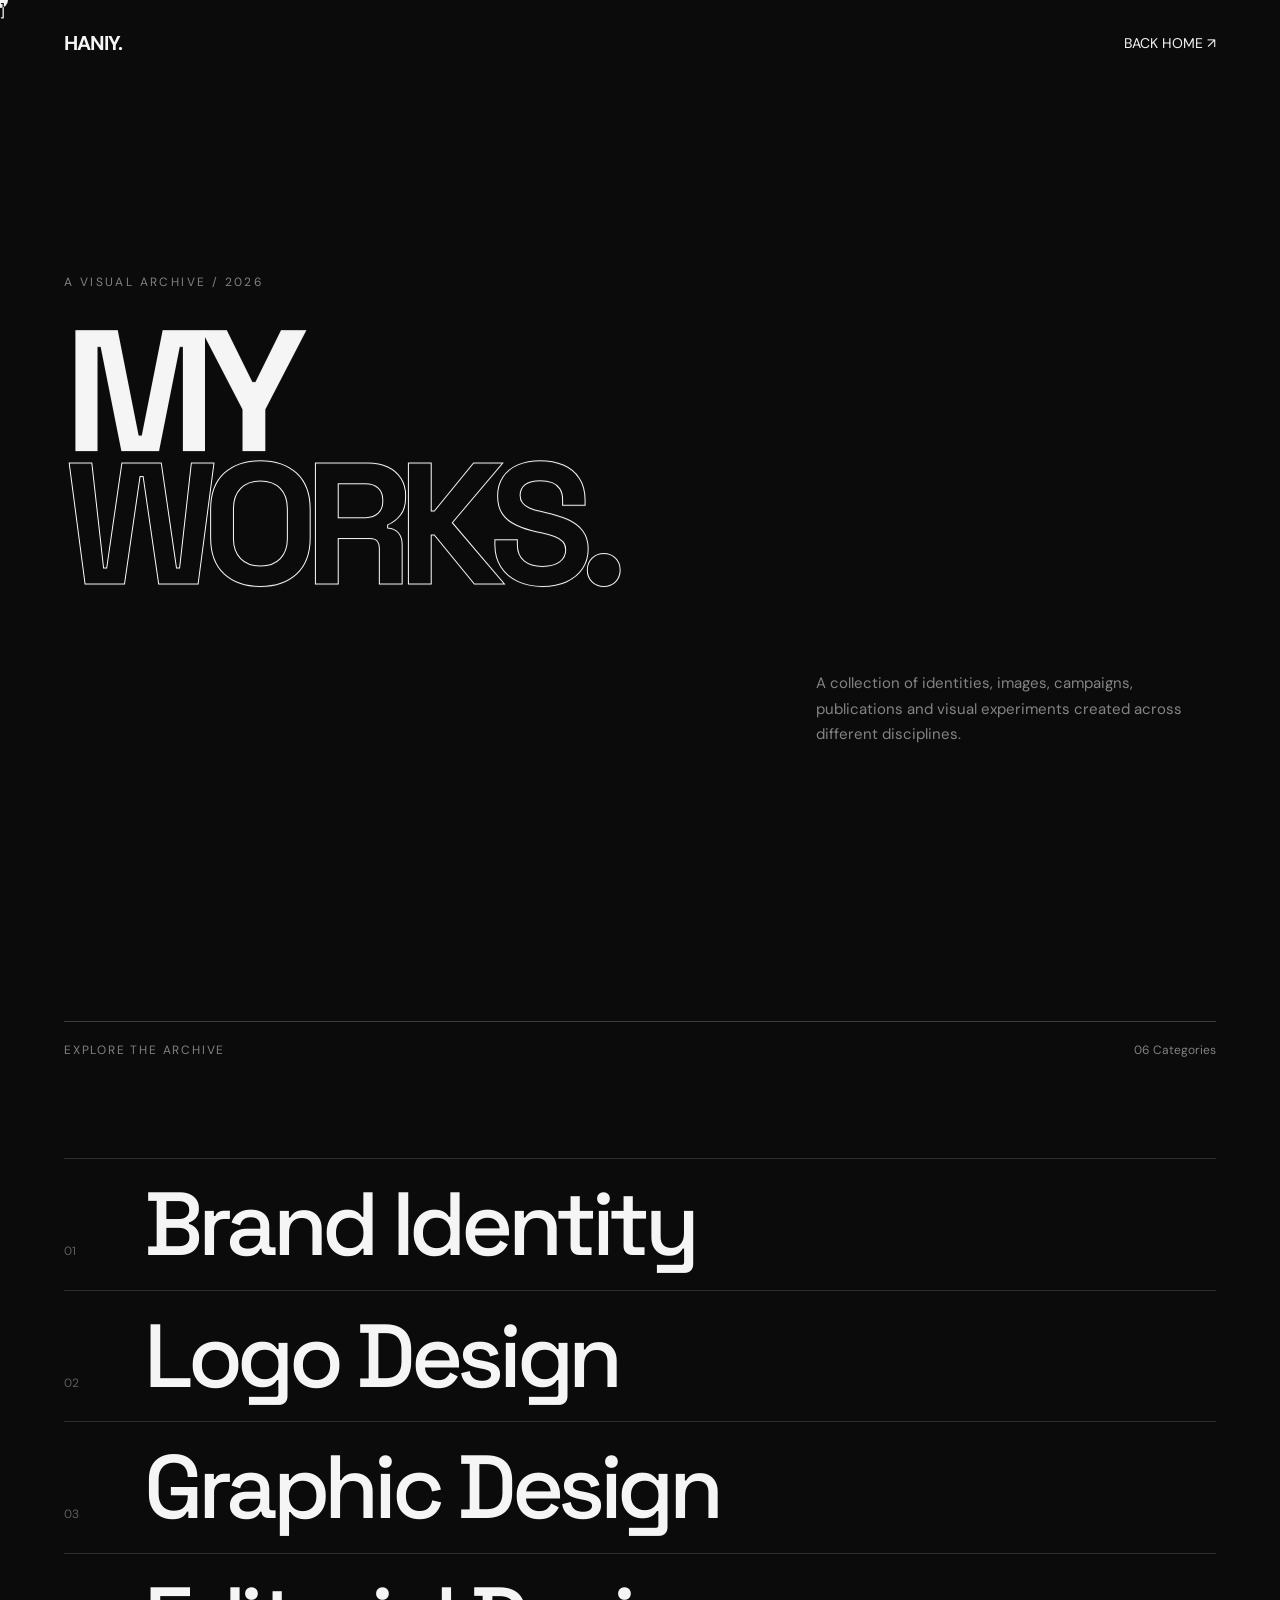
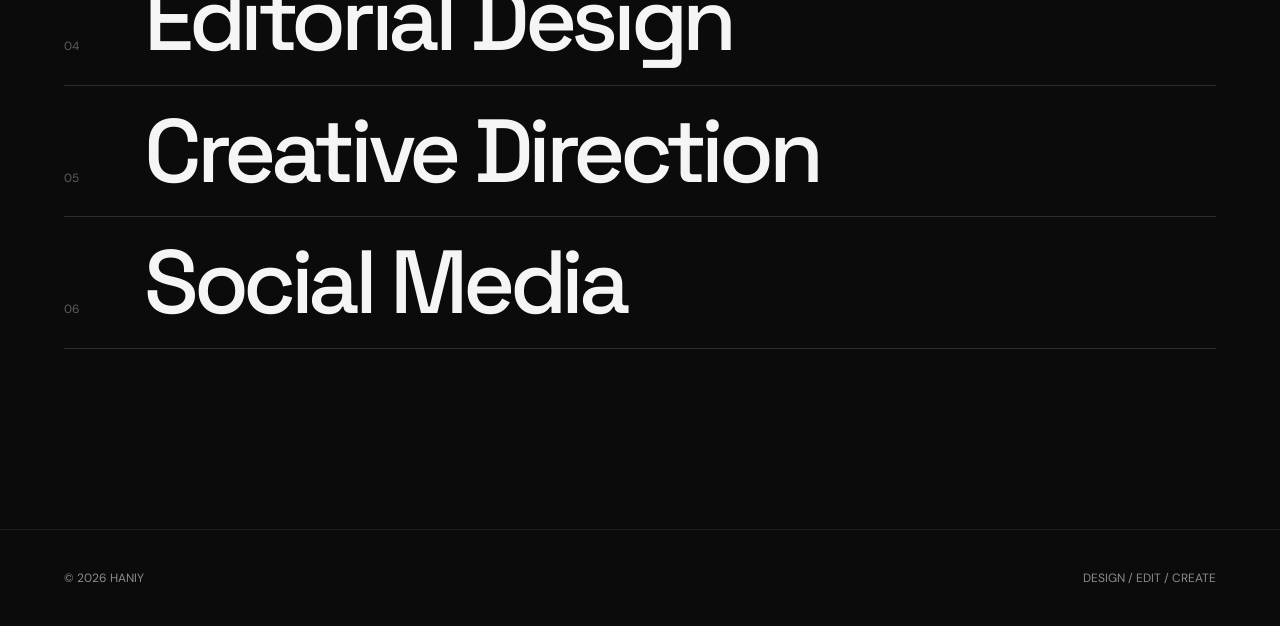
==== works.html @ 96f4f1d0 "Add files via upload" ====
<!DOCTYPE html>
<html lang="en">
<head>
    <meta charset="UTF-8">
    <meta name="viewport" content="width=device-width, initial-scale=1.0">

    <title>Works — Haniy</title>

    <!-- Google Font -->
    <link rel="preconnect" href="https://fonts.googleapis.com">
    <link rel="preconnect" href="https://fonts.gstatic.com" crossorigin>
    <link href="https://fonts.googleapis.com/css2?family=DM+Sans:wght@400;500;600;700&family=Space+Grotesk:wght@400;500;600;700&display=swap" rel="stylesheet">

    <!-- GSAP Core Library -->
    <script src="https://cdnjs.cloudflare.com/ajax/libs/gsap/3.12.5/gsap.min.js"></script>

    <style>
        * {
            margin: 0;
            padding: 0;
            box-sizing: border-box;
        }

        html {
            scroll-behavior: smooth;
        }

        body {
            background: #0b0b0b;
            color: #f5f5f5;
            font-family: "DM Sans", sans-serif;
            overflow-x: hidden;
        }

        a {
            color: inherit;
            text-decoration: none;
        }

        /* =========================
           CURSOR
        ========================= */

        .cursor {
            position: fixed;
            width: 16px;
            height: 16px;
            border-radius: 50%;
            background: #fff;
            pointer-events: none;
            z-index: 9999;
            transform: translate(-50%, -50%);
            mix-blend-mode: difference;
            transition:
                width 0.3s ease,
                height 0.3s ease;
        }

        .cursor.big {
            width: 70px;
            height: 70px;
        }

        /* =========================
           NAVBAR
        ========================= */

        nav {
            width: 100%;
            padding: 30px 5vw;
            display: flex;
            justify-content: space-between;
            align-items: center;
            position: absolute;
            top: 0;
            left: 0;
            z-index: 20;
        }

        .logo {
            font-size: 20px;
            font-weight: 700;
            letter-spacing: -0.05em;
        }

        .back {
            font-size: 14px;
            position: relative;
        }

        .back::after {
            content: "";
            position: absolute;
            left: 0;
            bottom: -5px;
            width: 0;
            height: 1px;
            background: #fff;
            transition: width 0.3s ease;
        }

        .back:hover::after {
            width: 100%;
        }

        /* =========================
           HERO
        ========================= */

        .hero {
            min-height: 100vh;
            padding: 170px 5vw 100px;
            position: relative;
            display: flex;
            flex-direction: column;
            justify-content: center;
        }

        .eyebrow {
            font-size: 12px;
            text-transform: uppercase;
            letter-spacing: 0.2em;
            opacity: 0.5;
            margin-bottom: 35px;
        }

        .works-hero-title {
            font-family: "Space Grotesk", sans-serif;
            font-size: clamp(70px, 13.5vw, 205px);
            line-height: 0.77;
            letter-spacing: -0.09em;
            font-weight: 800;
            text-transform: uppercase;
            overflow: hidden; /* Mask out bottom overflow for smooth reveal */
        }

        .works-hero-title span {
            display: block;
            will-change: transform, opacity;
        }

        .works-hero-title .outline-text {
            color: transparent;
            -webkit-text-stroke: 1px #fff;
        }

        .intro {
            max-width: 400px;
            margin-top: 70px;
            margin-left: auto;
            font-size: 15px;
            line-height: 1.7;
            opacity: 0.65;
        }

        /* =========================
           ARCHIVE
        ========================= */

        .archive {
            padding: 100px 5vw 180px;
        }

        .archive-top {
            display: flex;
            justify-content: space-between;
            align-items: center;
            border-top: 1px solid rgba(255,255,255,0.2);
            padding-top: 20px;
            margin-bottom: 100px;
        }

        .archive-label {
            font-size: 12px;
            text-transform: uppercase;
            letter-spacing: 0.15em;
            opacity: 0.5;
        }

        .archive-count {
            font-size: 12px;
            opacity: 0.5;
        }

        /* =========================
           CATEGORY
        ========================= */

        .categories {
            display: flex;
            flex-direction: column;
        }

        .category {
            position: relative;
            display: flex;
            align-items: baseline;
            border-bottom: 1px solid rgba(255,255,255,0.14);
            padding: 25px 0;
            cursor: pointer;
            transition: padding-left 0.5s cubic-bezier(.2,.8,.2,1);
        }

        .category:first-child {
            border-top: 1px solid rgba(255,255,255,0.14);
        }

        .category:hover {
            padding-left: 35px;
        }

        .number {
            width: 80px;
            font-size: 12px;
            opacity: 0.35;
        }

        .category-name {
            font-family: "Space Grotesk", sans-serif;
            font-size: clamp(38px, 7vw, 105px);
            line-height: 0.9;
            letter-spacing: -0.06em;
            font-weight: 500;
            transition:
                opacity 0.4s ease,
                transform 0.5s cubic-bezier(.2,.8,.2,1);
        }

        .category:hover .category-name {
            transform: translateX(10px);
        }

        .arrow {
            margin-left: auto;
            font-size: 30px;
            opacity: 0;
            transform: translateX(-20px);
            transition:
                opacity 0.3s ease,
                transform 0.4s ease;
        }

        .category:hover .arrow {
            opacity: 1;
            transform: translateX(0);
        }

        /* =========================
           FLOATING IMAGE
        ========================= */

       

    

        /* =========================
           PROJECT SECTION
        ========================= */

        .projects {
            display: none;
            padding: 60px 0 120px;
        }

        .projects.active {
            display: block;
        }

        .project-header {
            display: flex;
            justify-content: space-between;
            align-items: flex-end;
            margin-bottom: 100px;
        }

        .close-projects {
            font-size: 13px;
            cursor: pointer;
            opacity: 0.6;
            background: transparent;
            border: none;
            color: #fff;
        }

        .project-grid {
            display: grid;
            grid-template-columns: repeat(12, 1fr);
            gap: 20px;
        }

        .project {
            overflow: hidden;
            position: relative;
        }

        .project:nth-child(1) {
            grid-column: span 7;
        }

        .project:nth-child(2) {
            grid-column: span 5;
            margin-top: 100px;
        }

        .project:nth-child(3) {
            grid-column: span 5;
            margin-top: 40px;
        }

        .project:nth-child(4) {
            grid-column: span 7;
        }

        .project img {
            width: 100%;
            height: auto;
            object-fit: contain;
            display: block;
            transition: transform 0.8s cubic-bezier(.2,.8,.2,1);
        }

        .project:hover img {
            transform: scale(1.04);
        }

        .project-info {
            display: flex;
            justify-content: space-between;
            padding-top: 12px;
            font-size: 13px;
        }

        .project-info span:last-child {
            opacity: 0.4;
        }

        /* =========================
           FOOTER
        ========================= */

        footer {
            border-top: 1px solid rgba(255,255,255,0.15);
            padding: 40px 5vw;
            display: flex;
            justify-content: space-between;
            font-size: 12px;
            opacity: 0.55;
        }

        /* =========================
           MOBILE
        ========================= */

        @media (max-width: 700px) {

            nav {
                padding: 22px 5vw;
            }

            .hero {
                min-height: 80vh;
                padding-top: 140px;
            }

            .works-hero-title {
                font-size: 20vw;
            }

            .intro {
                margin-top: 50px;
                margin-left: 0;
            }

            .archive {
                padding-top: 60px;
            }

            .archive-top {
                margin-bottom: 50px;
            }

            .category {
                padding: 20px 0;
            }

            .category:hover {
                padding-left: 0;
            }

            .number {
                width: 45px;
            }

            .category-name {
                font-size: 10vw;
            }

            .arrow {
                opacity: 0.5;
                transform: none;
                font-size: 20px;
            }

            .preview {
                display: none;
            }

            .project-grid {
                display: flex;
                flex-direction: column;
            }

            .project,
            .project:nth-child(1),
            .project:nth-child(2),
            .project:nth-child(3),
            .project:nth-child(4) {
                width: 100%;
                margin: 0 0 50px;
            }

            footer {
                flex-direction: column;
                gap: 10px;
            }
        }
    </style>
</head>

<body>

    <!-- Cursor -->
    <div class="cursor"></div>

    ]

    <!-- Navigation -->
    <nav>
        <a href="index.html" class="logo">
            HANIY.
        </a>

        <a href="index.html" class="back">
            BACK HOME ↗
        </a>
    </nav>

    <!-- =========================
         HERO
    ========================= -->

    <section class="hero">

        <div class="eyebrow">
            A visual archive / 2026
        </div>

        <h1 class="works-hero-title">
            <span>MY</span>
            <span class="outline-text">WORKS.</span>
        </h1>

        <p class="intro">
            A collection of identities, images, campaigns,
            publications and visual experiments created
            across different disciplines.
        </p>

    </section>

    <!-- =========================
         ARCHIVE
    ========================= -->

    <section class="archive">

        <div class="archive-top">
            <span class="archive-label">
                Explore the archive
            </span>

            <span class="archive-count">
                06 Categories
            </span>
        </div>

        <!-- CATEGORIES -->

        <div class="categories">

            <div class="category" data-category="brand" data-image="images/brand.jpg">
                <span class="number">01</span>
                <span class="category-name">Brand Identity</span>
                <span class="arrow">↗</span>
            </div>

            <div class="category" data-category="logo" data-image="images/logo.jpg">
                <span class="number">02</span>
                <span class="category-name">Logo Design</span>
                <span class="arrow">↗</span>
            </div>

            <div class="category" data-category="graphic" data-image="images/graphic.jpg">
                <span class="number">03</span>
                <span class="category-name">Graphic Design</span>
                <span class="arrow">↗</span>
            </div>

            <div class="category" data-category="editorial" data-image="images/editorial.jpg">
                <span class="number">04</span>
                <span class="category-name">Editorial Design</span>
                <span class="arrow">↗</span>
            </div>

            <div class="category" data-category="creative" data-image="images/creative.jpg">
                <span class="number">05</span>
                <span class="category-name">Creative Direction</span>
                <span class="arrow">↗</span>
            </div>

            <div class="category" data-category="social" data-image="images/social.jpg">
                <span class="number">06</span>
                <span class="category-name">Social Media</span>
                <span class="arrow">↗</span>
            </div>

        </div>

        <!-- PROJECTS -->

        <div class="projects" id="projects">

            <div class="project-header">
                <div>
                    <div class="project-number" id="projectNumber">01</div>
                    <h2 class="project-title" id="projectTitle">Brand Identity</h2>
                </div>

                <button class="close-projects" id="closeProjects">
                    CLOSE ×
                </button>
            </div>

            <div class="project-grid" id="projectGrid"></div>

        </div>

    </section>

    <!-- FOOTER -->

    <footer>
        <span>© 2026 HANIY</span>
        <span>DESIGN / EDIT / CREATE</span>
    </footer>

<script>
    /* =========================
       HERO ANIMATION (GSAP TIMELINE)
    ========================= */

    document.addEventListener("DOMContentLoaded", () => {
        const heroTimeline = gsap.timeline({
            defaults: { ease: "power4.out" }
        });

        heroTimeline
            .from(".eyebrow", {
                opacity: 0,
                y: -30,
                duration: 0.9
            })
            .from(".works-hero-title span", {
                opacity: 0,
                y: 120,
                duration: 1.1,
                stagger: 0.12
            }, "-=0.4")
            .from(".intro", {
                opacity: 0,
                y: 50,
                duration: 1
            }, "-=0.5");
    });



  /* =========================
   CURSOR & HOVER EFFECT
========================= */

const cursor = document.querySelector(".cursor");

// Track cursor movement
document.addEventListener("mousemove", (e) => {
    cursor.style.left = e.clientX + "px";
    cursor.style.top = e.clientY + "px";
});

/* =========================
   CATEGORY HOVER & CLICK
========================= */

const categories = document.querySelectorAll(".category");

categories.forEach(category => {

    // Scale cursor on hover
    category.addEventListener("mouseenter", () => {
        cursor.classList.add("big");
    });

    category.addEventListener("mouseleave", () => {
        cursor.classList.remove("big");
    });

    // Open projects on click
    category.addEventListener("click", () => {
        const categoryName = category.dataset.category;
        const data = projectData[categoryName];
        if (!data) return;

        projectNumber.textContent = data.number;
        projectTitle.textContent = data.title;
        projectGrid.innerHTML = "";

        data.projects.forEach(project => {
            const projectElement = document.createElement("article");
            projectElement.className = "project";
            projectElement.innerHTML = `
                <img src="${project.image}" alt="${project.name}" loading="lazy">
                <div class="project-info">
                    <span>${project.name}</span>
                    <span>${project.year}</span>
                </div>
            `;
            projectGrid.appendChild(projectElement);
        });

        projectsSection.classList.add("active");

        setTimeout(() => {
            projectsSection.scrollIntoView({
                behavior: "smooth",
                block: "start"
            });
        }, 100);
    });
});
    
    /* =========================
       PROJECT DATA & LOGIC
    ========================= */

    const projectData = {
        brand: {
            number: "01",
            title: "Brand Identity",
            projects: [
                { image: "images/brand/brand-01.webp", name: "Brand Project 01", year: "2026" },
                { image: "images/brand/brand-02.webp", name: "Brand Project 02", year: "2026" },
                { image: "images/brand/brand-03.webp", name: "Brand Project 03", year: "2026" }
            ]
        },
        logo: {
            number: "02",
            title: "Logo Design",
            projects: [
                { image: "images/logo/logo-01.webp", name: "Logo Project 01", year: "2026" },
                { image: "images/logo/logo-02.webp", name: "Logo Project 02", year: "2026" },
                { image: "images/logo/logo-03.webp", name: "Logo Project 03", year: "2026" }
            ]
        },
        graphic: {
            number: "03",
            title: "Graphic Design",
            projects: [
                { image: "images/graphic/graphic-01.webp", name: "Graphic Project 01", year: "2026" },
                { image: "images/graphic/graphic-02.webp", name: "Graphic Project 02", year: "2026" },
                { image: "images/graphic/graphic-03.webp", name: "Graphic Project 03", year: "2026" }
            ]
        },
        editorial: {
            number: "04",
            title: "Editorial Design",
            projects: [
                { image: "images/editorial/editorial-01.webp", name: "Editorial Project 01", year: "2026" },
                { image: "images/editorial/editorial-02.webp", name: "Editorial Project 02", year: "2026" },
                { image: "images/editorial/editorial-03.webp", name: "Editorial Project 03", year: "2026" }
            ]
        },
        creative: {
            number: "05",
            title: "Creative Direction",
            projects: [
                { image: "images/creative/creative-01.webp", name: "Creative Project 01", year: "2026" },
                { image: "images/creative/creative-02.webp", name: "Creative Project 02", year: "2026" }
            ]
        },
        social: {
            number: "06",
            title: "Social Media",
            projects: [
                { image: "images/social/social-01.webp", name: "Social Project 01", year: "2026" },
                { image: "images/social/social-02.webp", name: "Social Project 02", year: "2026" },
                { image: "images/social/social-03.webp", name: "Social Project 03", year: "2026" }
            ]
        }
    };

    const projectsSection = document.querySelector("#projects");
    const projectTitle = document.querySelector("#projectTitle");
    const projectNumber = document.querySelector("#projectNumber");
    const projectGrid = document.querySelector("#projectGrid");
    const closeProjects = document.querySelector("#closeProjects");

    categories.forEach(category => {
        category.addEventListener("click", () => {
            const categoryName = category.dataset.category;
            const data = projectData[categoryName];
            if (!data) return;

            projectNumber.textContent = data.number;
            projectTitle.textContent = data.title;
            projectGrid.innerHTML = "";

            data.projects.forEach(project => {
                const projectElement = document.createElement("article");
                projectElement.className = "project";
                projectElement.innerHTML = `
                    <img src="${project.image}" alt="${project.name}" loading="lazy">
                    <div class="project-info">
                        <span>${project.name}</span>
                        <span>${project.year}</span>
                    </div>
                `;
                projectGrid.appendChild(projectElement);
            });

            projectsSection.classList.add("active");

            setTimeout(() => {
                projectsSection.scrollIntoView({
                    behavior: "smooth",
                    block: "start"
                });
            }, 100);
        });
    });

    closeProjects.addEventListener("click", () => {
        projectsSection.classList.remove("active");
    });
</script>

</body>
</html>
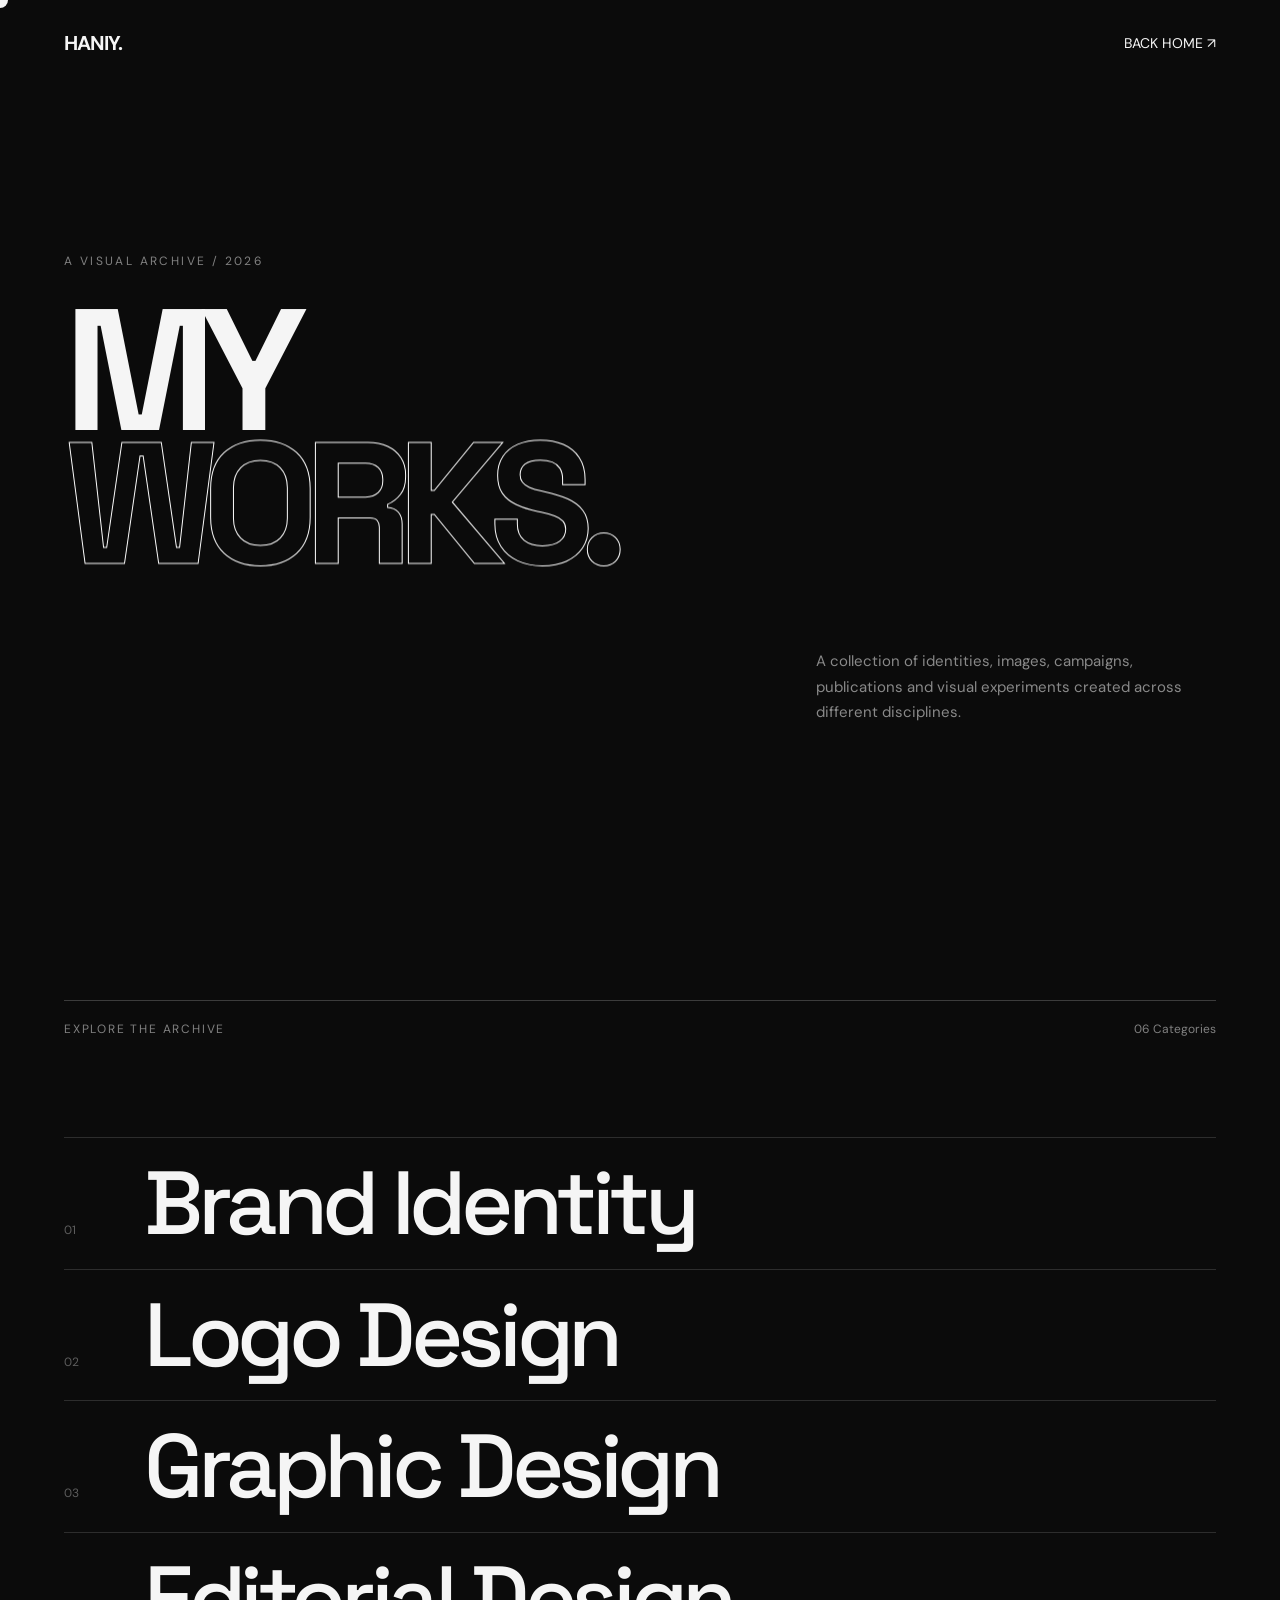
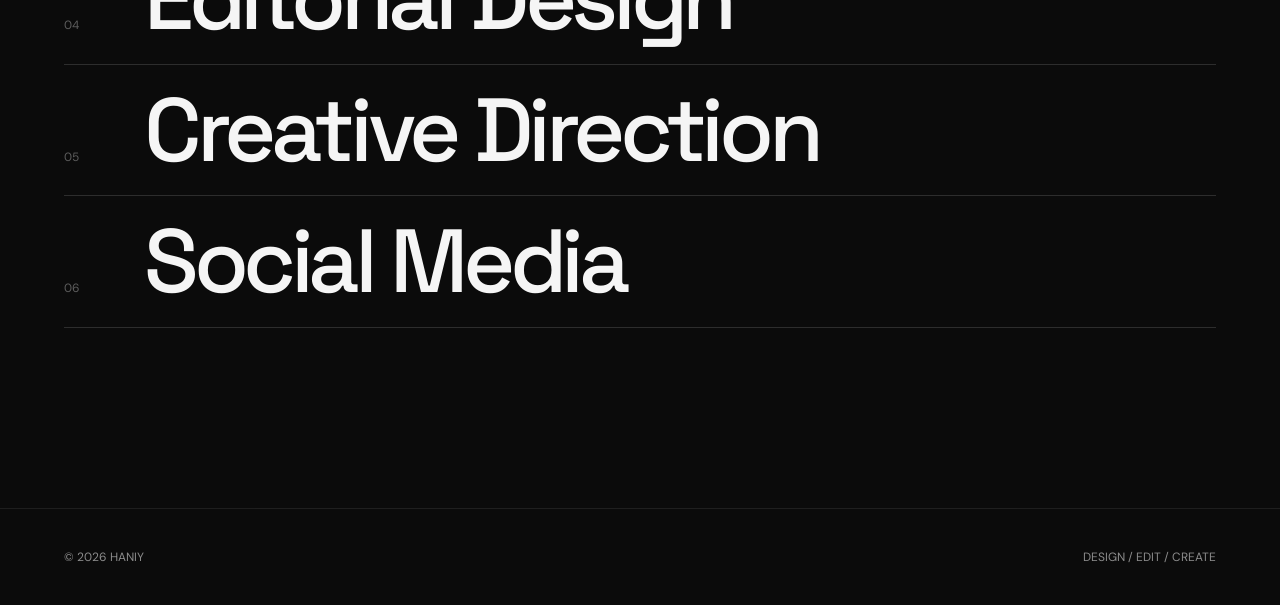
==== commit 63d381d2: "Update works.html" ====
--- a/works.html
+++ b/works.html
@@ -432,7 +432,7 @@
     <!-- Cursor -->
     <div class="cursor"></div>
 
-    ]
+    
 
     <!-- Navigation -->
     <nav>
@@ -754,4 +754,4 @@
 </script>
 
 </body>
-</html>+</html>
